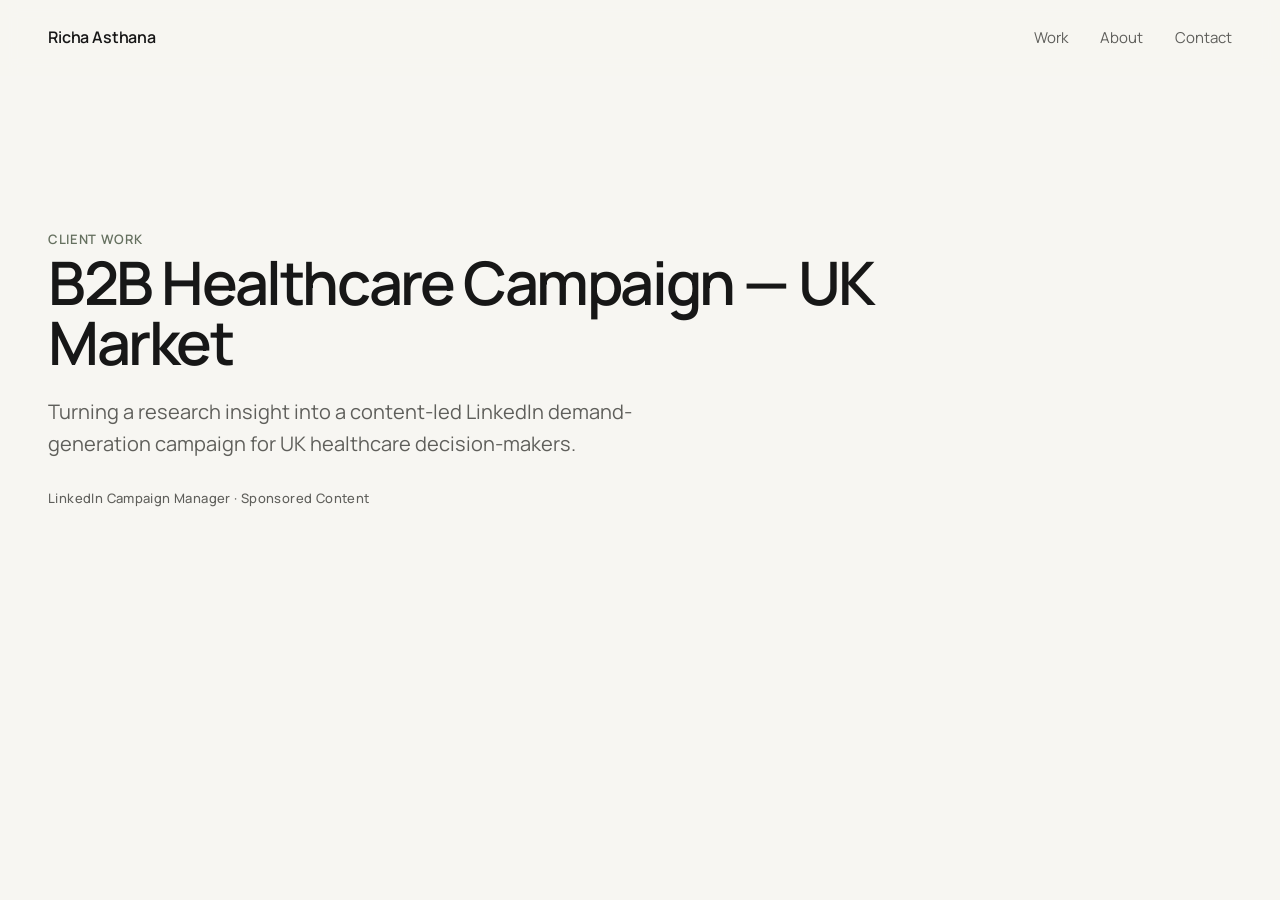
==== case-healthcare.html @ 5acdfb32 "Create case-healthcare.html" ====
<!DOCTYPE html>
<html lang="en">
<head>
<meta charset="UTF-8">
<meta name="viewport" content="width=device-width, initial-scale=1.0">
<title>B2B Healthcare Campaign — Richa Asthana</title>
<link rel="stylesheet" href="style.css">
</head>
<body>

<nav id="nav">
  <div class="wrap nav-inner">
    <a href="index.html" class="nav-name">Richa Asthana</a>
    <div class="nav-links">
      <a href="index.html#work">Work</a>
      <a href="index.html#about">About</a>
      <a href="index.html#contact">Contact</a>
    </div>
  </div>
</nav>

<header class="wrap case-hero">
  <span class="classification eyebrow">Client work</span>
  <h1>B2B Healthcare Campaign — UK Market</h1>
  <p class="proposition">Turning a research insight into a content-led LinkedIn demand-generation campaign for UK healthcare decision-makers.</p>
  <span class="label" style="display:block; margin-top:28px;">LinkedIn Campaign Manager · Sponsored Content</span>
</header>

<section
---- style.css ----
/* ========================================================
   Portfolio Design System
   Richa Asthana — Paid Media / Programmatic / Performance
   ======================================================== */

@import url('https://fonts.googleapis.com/css2?family=Manrope:wght@400;500;600;700&display=swap');

:root {
  --bg: #F7F6F2;
  --ink: #171717;
  --ink-muted: #5F5F5B;
  --border: #DCDCD6;
  --accent: #65705F;
  --dark: #20211F;
  --dark-text: #F7F6F2;

  --font: 'Manrope', -apple-system, BlinkMacSystemFont, sans-serif;

  --container-max: 1280px;
  --container-max-lg: 1360px;
  --pad-desktop: 48px;
  --pad-tablet: 32px;
  --pad-mobile: 20px;
}

* { box-sizing: border-box; }

html {
  scroll-behavior: smooth;
}

@media (prefers-reduced-motion: reduce) {
  html { scroll-behavior: auto; }
  *, *::before, *::after {
    animation-duration: 0.01ms !important;
    animation-iteration-count: 1 !important;
    transition-duration: 0.01ms !important;
  }
}

body {
  margin: 0;
  background: var(--bg);
  color: var(--ink);
  font-family: var(--font);
  font-weight: 400;
  line-height: 1.6;
  -webkit-font-smoothing: antialiased;
}

.wrap {
  max-width: var(--container-max);
  margin: 0 auto;
  padding-left: var(--pad-desktop);
  padding-right: var(--pad-desktop);
}

@media (min-width: 1500px) {
  .wrap { max-width: var(--container-max-lg); padding-left: 64px; padding-right: 64px; }
}

@media (max-width: 900px) {
  .wrap { padding-left: var(--pad-tablet); padding-right: var(--pad-tablet); }
}

@media (max-width: 560px) {
  .wrap { padding-left: var(--pad-mobile); padding-right: var(--pad-mobile); }
}

h1, h2, h3, h4 {
  margin: 0;
  font-weight: 600;
  letter-spacing: -0.03em;
  color: var(--ink);
}

h1 {
  font-size: 80px;
  line-height: 1.0;
  letter-spacing: -0.04em;
  max-width: 780px;
}

h2 {
  font-size: 52px;
  line-height: 1.08;
}

h3 {
  font-size: 36px;
  line-height: 1.1;
}

h4 {
  font-size: 22px;
  line-height: 1.25;
}

p {
  color: var(--ink-muted);
  font-size: 18px;
  line-height: 1.6;
  max-width: 660px;
  margin: 0;
}

@media (max-width: 900px) {
  h1 { font-size: 58px; }
  h2 { font-size: 44px; }
  h3 { font-size: 32px; }
}

@media (max-width: 560px) {
  h1 { font-size: 44px; }
  h2 { font-size: 36px; }
  h3 { font-size: 28px; }
  p { font-size: 16px; }
}

a {
  color: inherit;
  text-decoration: none;
}

.eyebrow {
  font-size: 13px;
  font-weight: 600;
  letter-spacing: 0.05em;
  text-transform: uppercase;
  color: var(--accent);
}

.label {
  font-size: 13px;
  font-weight: 500;
  letter-spacing: 0.03em;
  color: var(--ink-muted);
}

/* ---------- Nav ---------- */

nav {
  position: sticky;
  top: 0;
  z-index: 50;
  height: 76px;
  display: flex;
  align-items: center;
  background: rgba(247, 246, 242, 0.86);
  backdrop-filter: blur(8px);
  border-bottom: 1px solid transparent;
  transition: border-color 250ms ease-out;
}

nav.scrolled { border-bottom-color: var(--border); }

.nav-inner {
  display: flex;
  align-items: center;
  justify-content: space-between;
  width: 100%;
}

.nav-name {
  font-size: 16px;
  font-weight: 600;
  letter-spacing: -0.01em;
}

.nav-links {
  display: flex;
  gap: 32px;
  font-size: 15px;
  color: var(--ink-muted);
}

.nav-links a:hover { color: var(--ink); }

@media (max-width: 700px) {
  .nav-links { gap: 18px; font-size: 14px; }
}

/* ---------- Buttons ---------- */

.btn {
  display: inline-flex;
  align-items: center;
  height: 46px;
  padding: 0 22px;
  border-radius: 999px;
  font-size: 15px;
  font-weight: 500;
  transition: opacity 200ms ease-out, background 200ms ease-out;
  white-space: nowrap;
}

.btn-primary {
  background: var(--ink);
  color: var(--bg);
}
.btn-primary:hover { opacity: 0.85; }

.btn-secondary {
  background: transparent;
  border: 1px solid var(--border);
  color: var(--ink);
}
.btn-secondary:hover { border-color: var(--ink); }

.btn-row { display: flex; gap: 12px; flex-wrap: wrap; }

/* ---------- Sections ---------- */

section {
  padding: 140px 0;
}

@media (max-width: 900px) {
  section { padding: 104px 0; }
}
@media (max-width: 560px) {
  section { padding: 80px 0; }
}

.section-head {
  margin-bottom: 56px;
}

.section-head .eyebrow { display: block; margin-bottom: 14px; }

.section-head p {
  margin-top: 20px;
}

.section-dark {
  background: var(--dark);
  color: var(--dark-text);
}
.section-dark h1, .section-dark h2, .section-dark h3, .section-dark h4 {
  color: var(--dark-text);
}
.section-dark p { color: #B9BAB4; }

hr.rule {
  border: none;
  border-top: 1px solid var(--border);
  margin: 0;
}

/* ---------- Hero ---------- */

.hero {
  padding-top: 150px;
  padding-bottom: 160px;
  display: grid;
  grid-template-columns: 1.2fr 0.8fr;
  gap: 48px;
  align-items: center;
}

@media (max-width: 900px) {
  .hero { grid-template-columns: 1fr; padding-top: 120px; padding-bottom: 100px; }
}

.hero p.lede {
  margin-top: 28px;
  font-size: 19px;
  max-width: 520px;
}

.hero .capability-line {
  margin-top: 32px;
  font-size: 14px;
  font-weight: 500;
  letter-spacing: 0.02em;
  color: var(--ink-muted);
}

.hero .btn-row { margin-top: 40px; }

.hero-visual {
  position: relative;
  aspect-ratio: 4/5;
  border: 1px solid var(--border);
  border-radius: 10px;
  overflow: hidden;
  background: linear-gradient(180deg, #EFEEE8 0%, #E4E3DB 100%);
}

@media (max-width: 900px) { .hero-visual { display: none; } }

/* ---------- Stat / capability tiles ---------- */

.tile-grid {
  display: grid;
  grid-template-columns: repeat(4, 1fr);
  gap: 1px;
  background: var(--border);
  border: 1px solid var(--border);
  border-radius: 10px;
  overflow: hidden;
}

@media (max-width: 900px) {
  .tile-grid { grid-template-columns: repeat(2, 1fr); }
}

.tile {
  background: var(--bg);
  padding: 32px 28px;
}

.tile .eyebrow { margin-bottom: 14px; }

.tile p { font-size: 15px; }

/* ---------- Case study cards ---------- */

.case-list {
  display: flex;
  flex-direction: column;
}

.case-card {
  display: grid;
  grid-template-columns: 5fr 7fr;
  gap: 48px;
  padding: 40px 0;
  border-top: 1px solid var(--border);
  align-items: start;
  transition: opacity 200ms ease-out;
}

.case-list .case-card:last-child { border-bottom: 1px solid var(--border); }

@media (max-width: 900px) {
  .case-card { grid-template-columns: 1fr; gap: 20px; padding: 32px 0; }
}

.case-card .meta { display: flex; flex-direction: column; gap: 10px; }
.case-card .classification {
  font-size: 12px;
  font-weight: 600;
  letter-spacing: 0.04em;
  text-transform: uppercase;
  color: var(--accent);
}
.case-card .platform { font-size: 13px; color: var(--ink-muted); }

.case-card h3 { margin-top: 4px; }
.case-card p.desc { margin-top: 12px; font-size: 16px; }

.case-card .kpis {
  display: flex;
  gap: 40px;
  margin-top: 24px;
  flex-wrap: wrap;
}
.case-card .kpi-num { font-size: 32px; font-weight: 600; letter-spacing: -0.02em; }
.case-card .kpi-lab { font-size: 13px; color: var(--ink-muted); margin-top: 4px; }

.case-card .view-link {
  margin-top: 24px;
  display: inline-flex;
  align-items: center;
  gap: 8px;
  font-size: 15px;
  font-weight: 500;
  color: var(--ink);
  border-bottom: 1px solid var(--ink);
  padding-bottom: 2px;
  transition: gap 200ms ease-out, color 200ms ease-out;
}
.case-card:hover .view-link { gap: 14px; color: var(--accent); border-color: var(--accent); }

/* ---------- Platform fluency ---------- */

.platform-grid {
  display: grid;
  grid-template-columns: repeat(3, 1fr);
  gap: 40px 32px;
}

@media (max-width: 900px) {
  .platform-grid { grid-template-columns: repeat(2, 1fr); }
}
@media (max-width: 560px) {
  .platform-grid { grid-template-columns: 1fr; }
}

.platform-cat {
  font-size: 13px;
  color: var(--ink-muted);
  margin-bottom: 8px;
}

.platform-card {
  border-top: 1px solid var(--border);
  padding-top: 20px;
}

.platform-card h4 { margin-bottom: 4px; }

.fluency-tag {
  display: inline-block;
  font-size: 12px;
  font-weight: 600;
  letter-spacing: 0.02em;
  color: var(--accent);
  margin: 10px 0 14px;
}

.platform-card ul {
  list-style: none;
  margin: 0;
  padding: 0;
  font-size: 15px;
  color: var(--ink-muted);
}

.platform-card li {
  padding: 5px 0;
}

/* ---------- How I Work ---------- */

.work-steps {
  display: grid;
  grid-template-columns: repeat(4, 1fr);
  gap: 0;
  margin-top: 64px;
}

@media (max-width: 900px) {
  .work-steps { grid-template-columns: repeat(2, 1fr); gap: 40px 24px; }
}
@media (max-width: 560px) {
  .work-steps { grid-template-columns: 1fr; gap: 32px; }
}

.work-step {
  border-top: 1px solid #3A3B37;
  padding-top: 20px;
  padding-right: 24px;
}

.work-step .step-num {
  font-size: 13px;
  color: #8C8D87;
  margin-bottom: 12px;
}

.work-step h4 {
  margin-bottom: 10px;
  color: #F7F6F2;
  font-weight: 700;
}

.work-step ul {
  list-style: none;
  margin: 0;
  padding: 0;
  font-size: 14px;
  color: #B9BAB4;
}
.work-step li { padding: 3px 0; }

.work-statement {
  margin-top: 72px;
  font-size: 30px;
  font-weight: 500;
  letter-spacing: -0.01em;
  line-height: 1.3;
  max-width: 640px;
}

/* ---------- Measurement mindset ---------- */

.measure-flow {
  display: flex;
  flex-direction: column;
  gap: 0;
  max-width: 520px;
}

.measure-tier {
  padding: 28px 0;
  border-top: 1px solid var(--border);
}
.measure-flow .measure-tier:last-child { border-bottom: 1px solid var(--border); }

.measure-tier .eyebrow { margin-bottom: 10px; }

.measure-tier .items {
  font-size: 16px;
  color: var(--ink);
}

.measure-arrow {
  text-align: left;
  color: var(--ink-muted);
  font-size: 14px;
  padding-left: 2px;
}

/* ---------- About ---------- */

.about-grid {
  display: grid;
  grid-template-columns: 4fr 8fr;
  gap: 48px;
}
@media (max-width: 900px) {
  .about-grid { grid-template-columns: 1fr; }
}

.about-grid p { max-width: 620px; margin-bottom: 16px; }

.timeline-item {
  display: grid;
  grid-template-columns: 1fr 3fr;
  gap: 24px;
  padding: 20px 0;
  border-top: 1px solid var(--border);
}
.timeline-item:last-child { border-bottom: 1px solid var(--border); }

.timeline-item .years { font-size: 14px; color: var(--ink-muted); }
.timeline-item .role { font-size: 16px; font-weight: 600; }
.timeline-item .org { font-size: 15px; color: var(--ink-muted); margin-top: 2px; }
.timeline-item .note { font-size: 14px; color: var(--ink-muted); margin-top: 4px; }
.timeline-item .note a { color: var(--accent); }

@media (max-width: 560px) {
  .timeline-item { grid-template-columns: 1fr; gap: 4px; }
}

.training-note {
  margin-top: 48px;
  padding-top: 32px;
  border-top: 1px solid var(--border);
}
.training-note .label { display: block; margin-bottom: 10px; }
.training-note ul {
  list-style: none;
  padding: 0;
  margin: 0;
  font-size: 15px;
  color: var(--ink-muted);
}
.training-note li { padding: 3px 0; }

/* ---------- Footer / CTA ---------- */

footer.section-dark {
  padding: 80px 0 64px;
}

@media (max-width: 900px) {
  footer.section-dark { padding: 64px 0 48px; }
}
@media (max-width: 560px) {
  footer.section-dark { padding: 48px 0 40px; }
}

.footer-inner {
  display: flex;
  justify-content: space-between;
  align-items: flex-end;
  flex-wrap: wrap;
  gap: 40px;
}

.footer-links {
  display: flex;
  gap: 24px;
  font-size: 15px;
}
.footer-links a { color: var(--dark-text); border-bottom: 1px solid #4A4B46; padding-bottom: 2px; }
.footer-links a:hover { border-color: var(--accent); color: var(--accent); }

.footer-name { font-size: 15px; color: #8C8D87; margin-top: 24px; }

/* ---------- Reveal-on-scroll ---------- */

.reveal {
  opacity: 0;
  transform: translateY(16px);
  transition: opacity 500ms ease-out, transform 500ms ease-out;
}
.reveal.in { opacity: 1; transform: translateY(0); }

/* ---------- Case study page ---------- */

.case-hero {
  padding-top: 150px;
  padding-bottom: 80px;
}

.case-hero .classification { margin-bottom: 20px; }

.case-hero h1 { font-size: 60px; max-width: 900px; }

@media (max-width: 900px) { .case-hero h1 { font-size: 40px; } }

.case-hero .proposition { margin-top: 24px; font-size: 20px; max-width: 640px; }

.case-section {
  padding: 72px 0;
  border-top: 1px solid var(--border);
}

.case-section-inner {
  display: grid;
  grid-template-columns: 4fr 8fr;
  gap: 48px;
}

@media (max-width: 900px) {
  .case-section-inner { grid-template-columns: 1fr; gap: 20px; }
}

.case-section-inner .eyebrow { padding-top: 4px; }

.case-section-inner .content > * + * { margin-top: 20px; }

.kpi-row {
  display: flex;
  gap: 56px;
  flex-wrap: wrap;
  margin-top: 32px;
}

.kpi-block .kpi-num { font-size: 40px; font-weight: 600; letter-spacing: -0.02em; }
.kpi-block .kpi-lab { font-size: 14px; color: var(--ink-muted); margin-top: 6px; max-width: 180px; }
.kpi-block .kpi-tag {
  display: inline-block;
  font-size: 11px;
  font-weight: 600;
  letter-spacing: 0.03em;
  text-transform: uppercase;
  color: var(--accent);
  margin-top: 8px;
}

.journey {
  display: flex;
  align-items: center;
  flex-wrap: wrap;
  gap: 8px;
  font-size: 15px;
  color: var(--ink-muted);
  margin-top: 8px;
}
.journey .step {
  padding: 8px 16px;
  border: 1px solid var(--border);
  border-radius: 999px;
  color: var(--ink);
  font-size: 14px;
}
.journey .arrow { color: var(--border); }

.optim-grid {
  display: grid;
  grid-template-columns: repeat(4, 1fr);
  gap: 24px;
  margin-top: 8px;
}
@media (max-width: 900px) {
  .optim-grid { grid-template-columns: 1fr 1fr; }
}
@media (max-width: 560px) {
  .optim-grid { grid-template-columns: 1fr; }
}
.optim-block .label { display: block; margin-bottom: 10px; color: var(--accent); }
.optim-block p { font-size: 15px; }

.case-capability {
  display: flex;
  gap: 10px;
  flex-wrap: wrap;
  margin-top: 8px;
}
.cap-tag {
  font-size: 13px;
  padding: 7px 14px;
  border: 1px solid var(--border);
  border-radius: 999px;
  color: var(--ink-muted);
}

.case-nav {
  display: flex;
  justify-content: space-between;
  padding: 48px 0 100px;
}
.case-nav a { font-size: 15px; color: var(--ink-muted); }
.case-nav a:hover { color: var(--accent); }
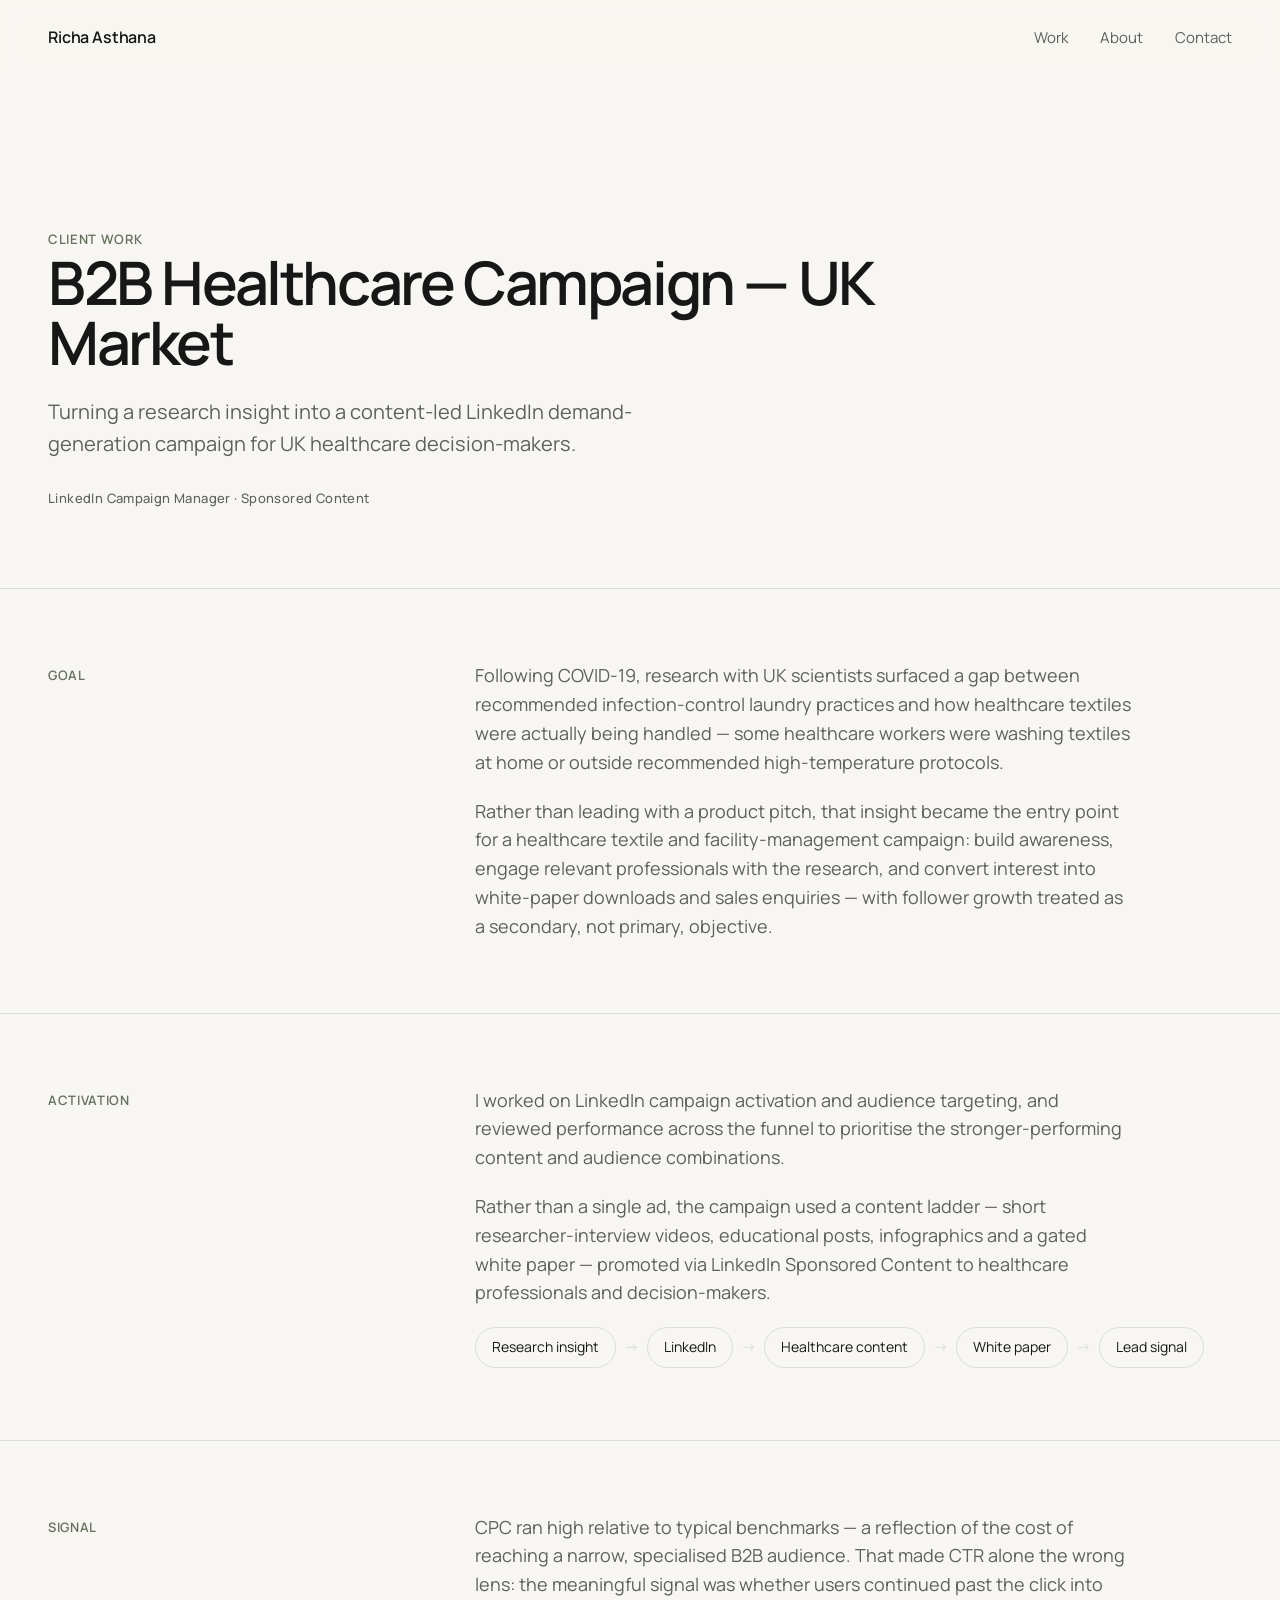
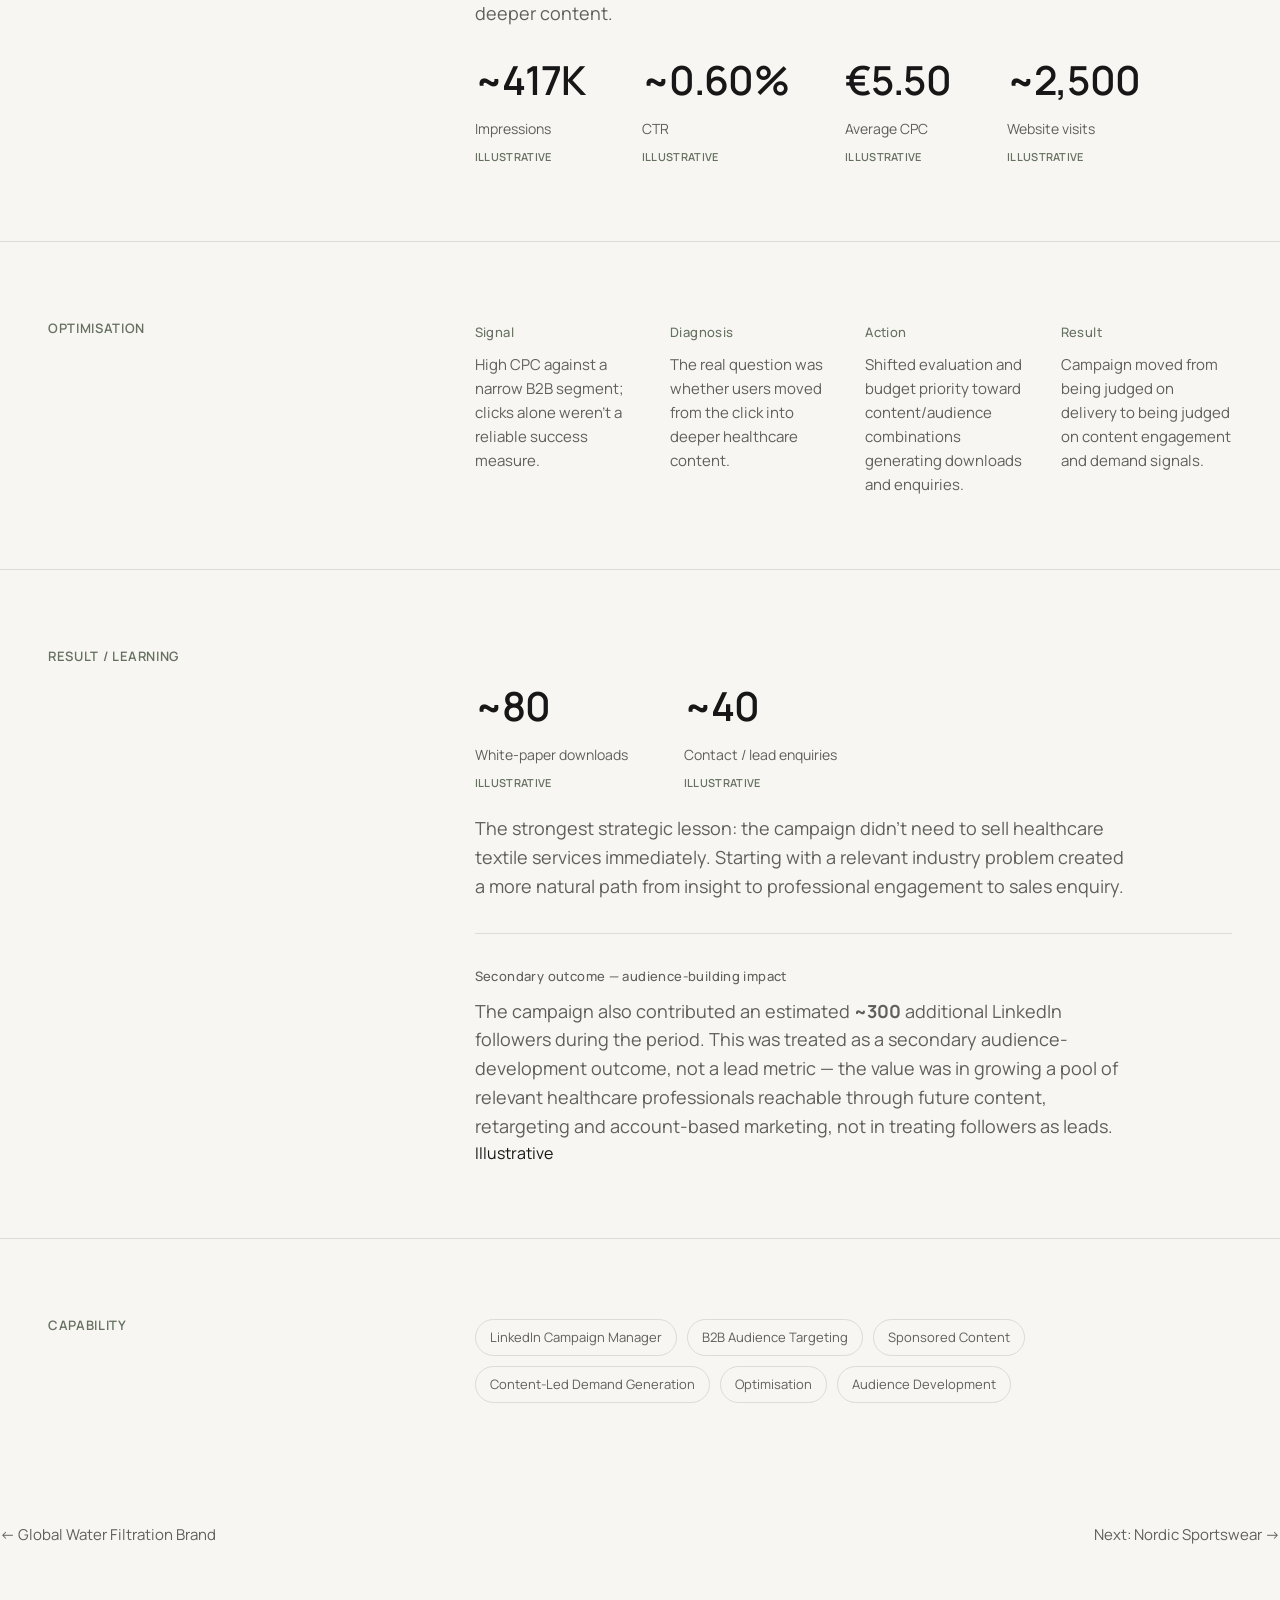
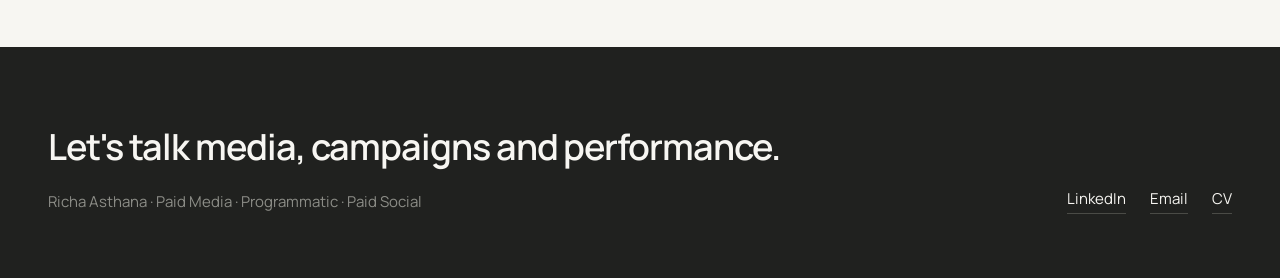
==== commit 72fa8c11: "Update case-healthcare.html" ====
--- a/case-healthcare.html
+++ b/case-healthcare.html
@@ -26,4 +26,155 @@
   <span class="label" style="display:block; margin-top:28px;">LinkedIn Campaign Manager · Sponsored Content</span>
 </header>
 
-<section
+<section class="case-section">
+  <div class="wrap case-section-inner">
+    <span class="eyebrow">Goal</span>
+    <div class="content">
+      <p>Following COVID-19, research with UK scientists surfaced a gap between recommended infection-control laundry practices and how healthcare textiles were actually being handled — some healthcare workers were washing textiles at home or outside recommended high-temperature protocols.</p>
+      <p>Rather than leading with a product pitch, that insight became the entry point for a healthcare textile and facility-management campaign: build awareness, engage relevant professionals with the research, and convert interest into white-paper downloads and sales enquiries — with follower growth treated as a secondary, not primary, objective.</p>
+    </div>
+  </div>
+</section>
+
+<section class="case-section">
+  <div class="wrap case-section-inner">
+    <span class="eyebrow">Activation</span>
+    <div class="content">
+      <p>I worked on LinkedIn campaign activation and audience targeting, and reviewed performance across the funnel to prioritise the stronger-performing content and audience combinations.</p>
+      <p>Rather than a single ad, the campaign used a content ladder — short researcher-interview videos, educational posts, infographics and a gated white paper — promoted via LinkedIn Sponsored Content to healthcare professionals and decision-makers.</p>
+      <div class="journey">
+        <span class="step">Research insight</span><span class="arrow">→</span>
+        <span class="step">LinkedIn</span><span class="arrow">→</span>
+        <span class="step">Healthcare content</span><span class="arrow">→</span>
+        <span class="step">White paper</span><span class="arrow">→</span>
+        <span class="step">Lead signal</span>
+      </div>
+    </div>
+  </div>
+</section>
+
+<section class="case-section">
+  <div class="wrap case-section-inner">
+    <span class="eyebrow">Signal</span>
+    <div class="content">
+      <p>CPC ran high relative to typical benchmarks — a reflection of the cost of reaching a narrow, specialised B2B audience. That made CTR alone the wrong lens: the meaningful signal was whether users continued past the click into deeper content.</p>
+      <div class="kpi-row">
+        <div class="kpi-block">
+          <div class="kpi-num">~417K</div>
+          <div class="kpi-lab">Impressions</div>
+          <span class="kpi-tag">Illustrative</span>
+        </div>
+        <div class="kpi-block">
+          <div class="kpi-num">~0.60%</div>
+          <div class="kpi-lab">CTR</div>
+          <span class="kpi-tag">Illustrative</span>
+        </div>
+        <div class="kpi-block">
+          <div class="kpi-num">€5.50</div>
+          <div class="kpi-lab">Average CPC</div>
+          <span class="kpi-tag">Illustrative</span>
+        </div>
+        <div class="kpi-block">
+          <div class="kpi-num">~2,500</div>
+          <div class="kpi-lab">Website visits</div>
+          <span class="kpi-tag">Illustrative</span>
+        </div>
+      </div>
+    </div>
+  </div>
+</section>
+
+<section class="case-section">
+  <div class="wrap case-section-inner">
+    <span class="eyebrow">Optimisation</span>
+    <div class="content">
+      <div class="optim-grid">
+        <div class="optim-block">
+          <span class="label">Signal</span>
+          <p>High CPC against a narrow B2B segment; clicks alone weren't a reliable success measure.</p>
+        </div>
+        <div class="optim-block">
+          <span class="label">Diagnosis</span>
+          <p>The real question was whether users moved from the click into deeper healthcare content.</p>
+        </div>
+        <div class="optim-block">
+          <span class="label">Action</span>
+          <p>Shifted evaluation and budget priority toward content/audience combinations generating downloads and enquiries.</p>
+        </div>
+        <div class="optim-block">
+          <span class="label">Result</span>
+          <p>Campaign moved from being judged on delivery to being judged on content engagement and demand signals.</p>
+        </div>
+      </div>
+    </div>
+  </div>
+</section>
+
+<section class="case-section">
+  <div class="wrap case-section-inner">
+    <span class="eyebrow">Result / Learning</span>
+    <div class="content">
+      <div class="kpi-row">
+        <div class="kpi-block">
+          <div class="kpi-num">~80</div>
+          <div class="kpi-lab">White-paper downloads</div>
+          <span class="kpi-tag">Illustrative</span>
+        </div>
+        <div class="kpi-block">
+          <div class="kpi-num">~40</div>
+          <div class="kpi-lab">Contact / lead enquiries</div>
+          <span class="kpi-tag">Illustrative</span>
+        </div>
+      </div>
+      <p>The strongest strategic lesson: the campaign didn't need to sell healthcare textile services immediately. Starting with a relevant industry problem created a more natural path from insight to professional engagement to sales enquiry.</p>
+
+      <div style="margin-top:32px; padding-top:32px; border-top:1px solid var(--border);">
+        <span class="label" style="display:block; margin-bottom:10px;">Secondary outcome — audience-building impact</span>
+        <p>The campaign also contributed an estimated <strong>~300</strong> additional LinkedIn followers during the period. This was treated as a secondary audience-development outcome, not a lead metric — the value was in growing a pool of relevant healthcare professionals reachable through future content, retargeting and account-based marketing, not in treating followers as leads.</p>
+        <span class="kpi-tag">Illustrative</span>
+      </div>
+    </div>
+  </div>
+</section>
+
+<section class="case-section">
+  <div class="wrap case-section-inner">
+    <span class="eyebrow">Capability</span>
+    <div class="content">
+      <div class="case-capability">
+        <span class="cap-tag">LinkedIn Campaign Manager</span>
+        <span class="cap-tag">B2B Audience Targeting</span>
+        <span class="cap-tag">Sponsored Content</span>
+        <span class="cap-tag">Content-Led Demand Generation</span>
+        <span class="cap-tag">Optimisation</span>
+        <span class="cap-tag">Audience Development</span>
+      </div>
+    </div>
+  </div>
+</section>
+
+<div class="wrap case-nav">
+  <a href="case-water-filtration.html">← Global Water Filtration Brand</a>
+  <a href="case-sportswear.html">Next: Nordic Sportswear →</a>
+</div>
+
+<footer class="section-dark" id="contact">
+  <div class="wrap footer-inner">
+    <div>
+      <h3>Let's talk media, campaigns and performance.</h3>
+      <div class="footer-name">Richa Asthana · Paid Media · Programmatic · Paid Social</div>
+    </div>
+    <div class="footer-links">
+      <a href="https://www.linkedin.com/in/asthanaricha/" target="_blank" rel="noopener noreferrer">LinkedIn</a>
+      <a href="mailto:richa.asthana88@gmail.com" target="_blank" rel="noopener noreferrer">Email</a>
+      <a href="#" target="_blank" rel="noopener noreferrer">CV</a>
+    </div>
+  </div>
+</footer>
+
+<script>
+  const nav = document.getElementById('nav');
+  window.addEventListener('scroll', () => nav.classList.toggle('scrolled', window.scrollY > 8));
+</script>
+</body>
+</html>
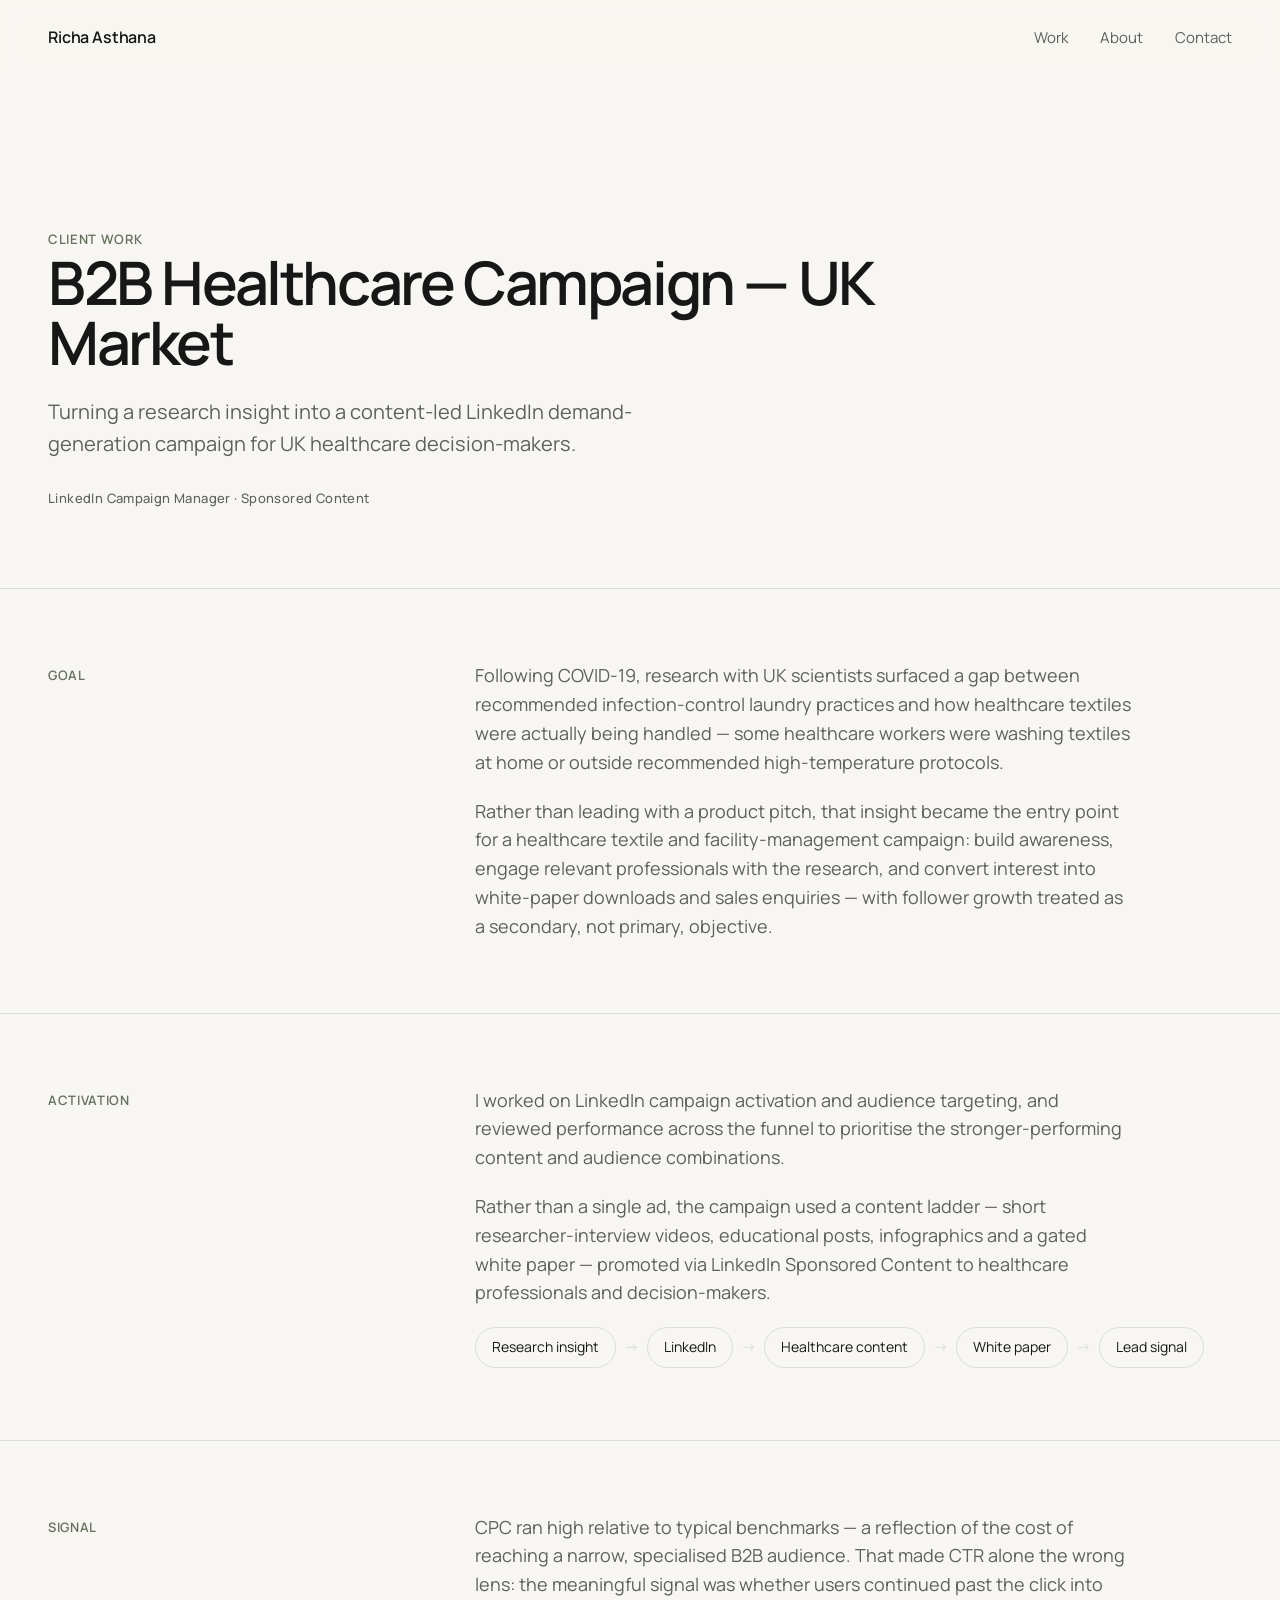
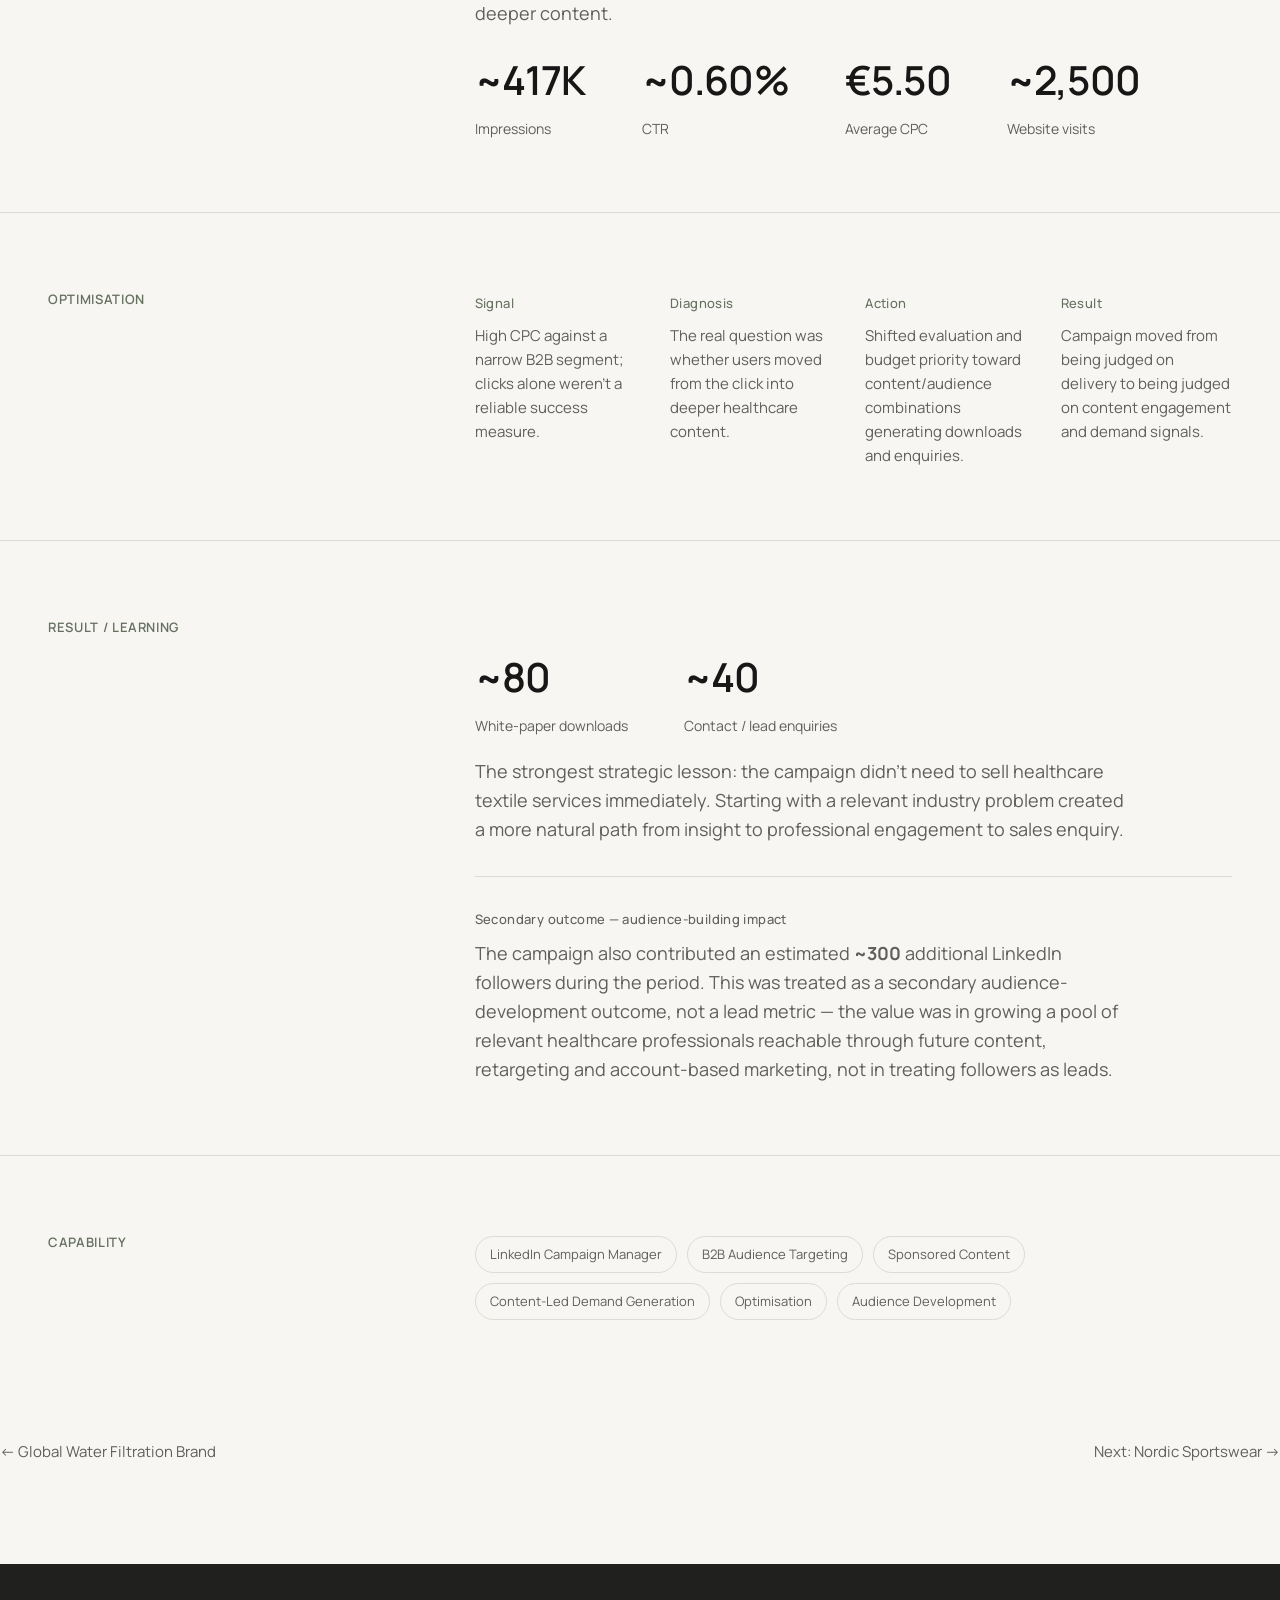
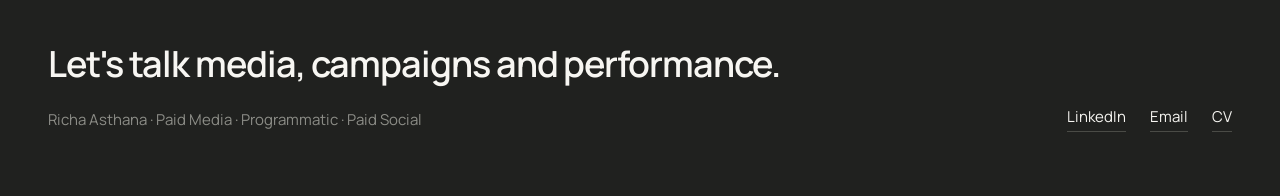
==== commit 2deb5cca: "Update case-healthcare.html" ====
--- a/case-healthcare.html
+++ b/case-healthcare.html
@@ -62,22 +62,18 @@
         <div class="kpi-block">
           <div class="kpi-num">~417K</div>
           <div class="kpi-lab">Impressions</div>
-          <span class="kpi-tag">Illustrative</span>
         </div>
         <div class="kpi-block">
           <div class="kpi-num">~0.60%</div>
           <div class="kpi-lab">CTR</div>
-          <span class="kpi-tag">Illustrative</span>
         </div>
         <div class="kpi-block">
           <div class="kpi-num">€5.50</div>
           <div class="kpi-lab">Average CPC</div>
-          <span class="kpi-tag">Illustrative</span>
         </div>
         <div class="kpi-block">
           <div class="kpi-num">~2,500</div>
           <div class="kpi-lab">Website visits</div>
-          <span class="kpi-tag">Illustrative</span>
         </div>
       </div>
     </div>
@@ -118,12 +114,10 @@
         <div class="kpi-block">
           <div class="kpi-num">~80</div>
           <div class="kpi-lab">White-paper downloads</div>
-          <span class="kpi-tag">Illustrative</span>
         </div>
         <div class="kpi-block">
           <div class="kpi-num">~40</div>
           <div class="kpi-lab">Contact / lead enquiries</div>
-          <span class="kpi-tag">Illustrative</span>
         </div>
       </div>
       <p>The strongest strategic lesson: the campaign didn't need to sell healthcare textile services immediately. Starting with a relevant industry problem created a more natural path from insight to professional engagement to sales enquiry.</p>
@@ -131,7 +125,6 @@
       <div style="margin-top:32px; padding-top:32px; border-top:1px solid var(--border);">
         <span class="label" style="display:block; margin-bottom:10px;">Secondary outcome — audience-building impact</span>
         <p>The campaign also contributed an estimated <strong>~300</strong> additional LinkedIn followers during the period. This was treated as a secondary audience-development outcome, not a lead metric — the value was in growing a pool of relevant healthcare professionals reachable through future content, retargeting and account-based marketing, not in treating followers as leads.</p>
-        <span class="kpi-tag">Illustrative</span>
       </div>
     </div>
   </div>
